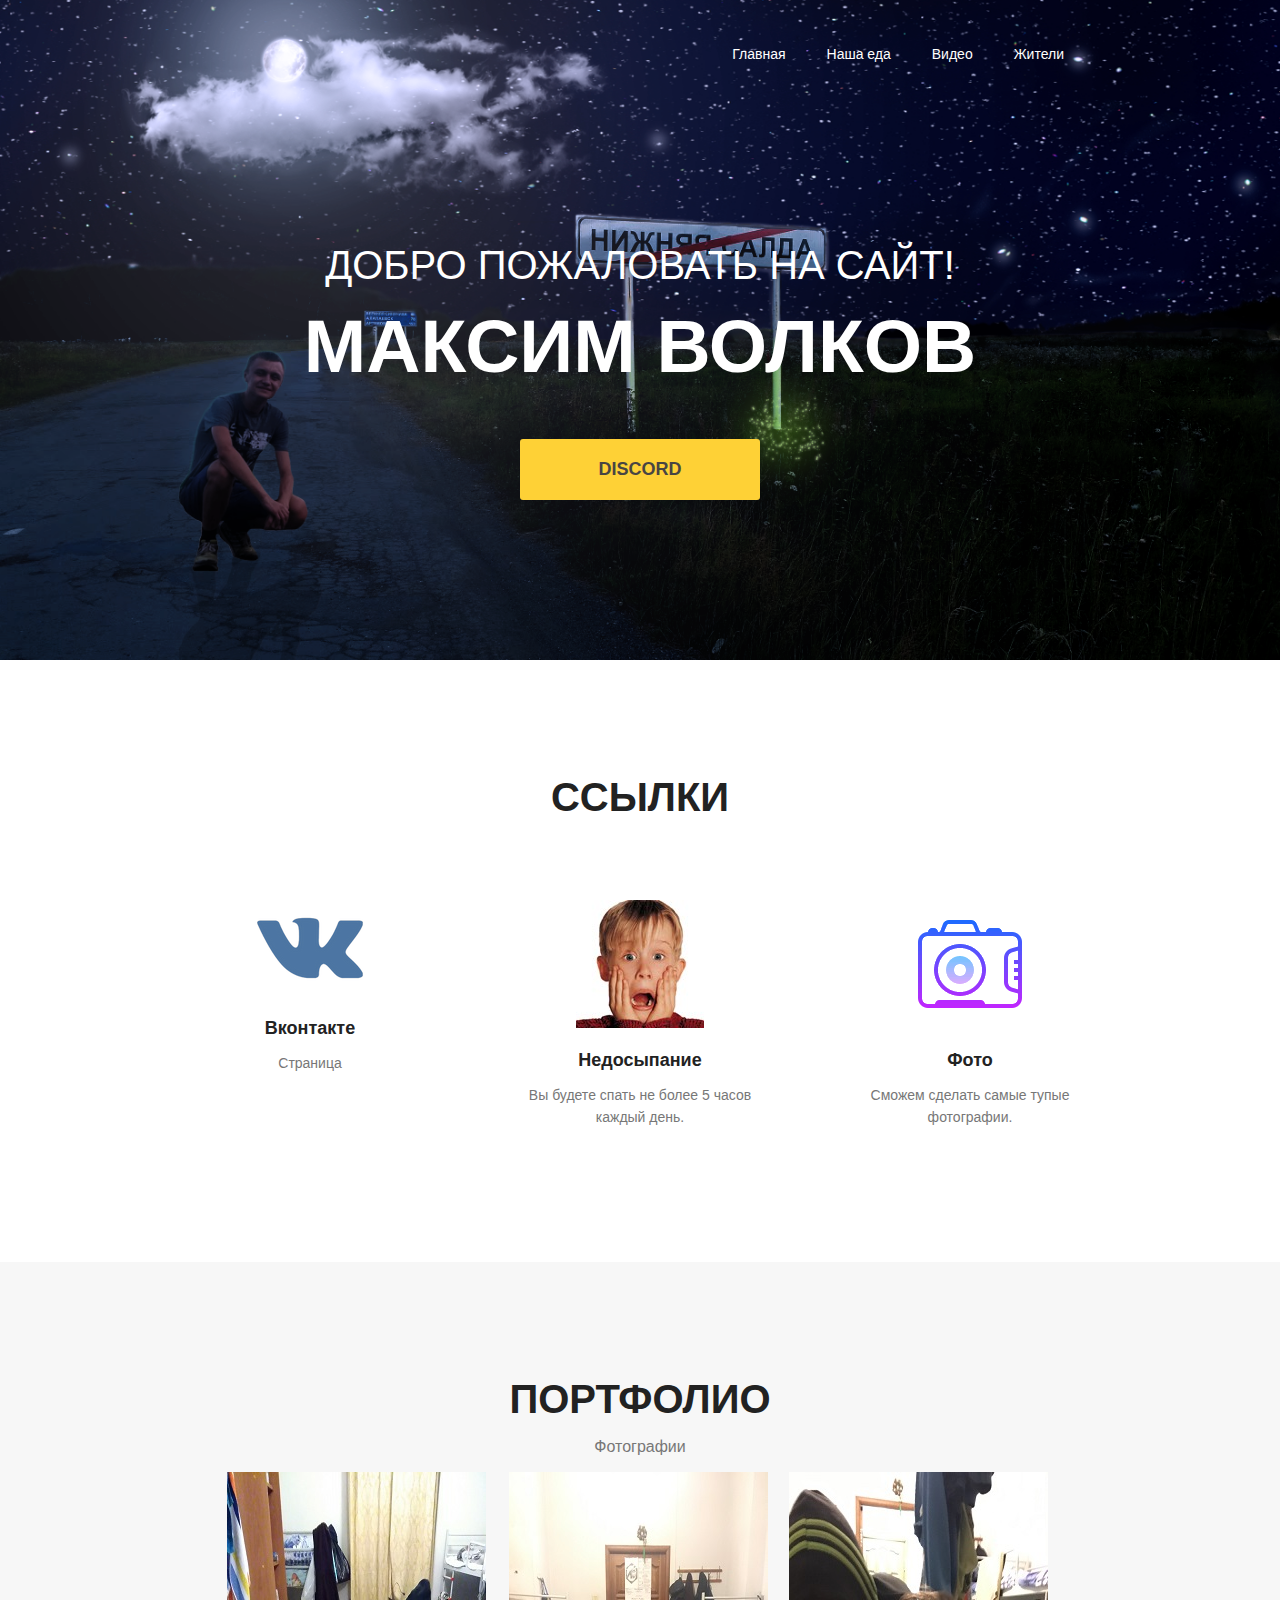
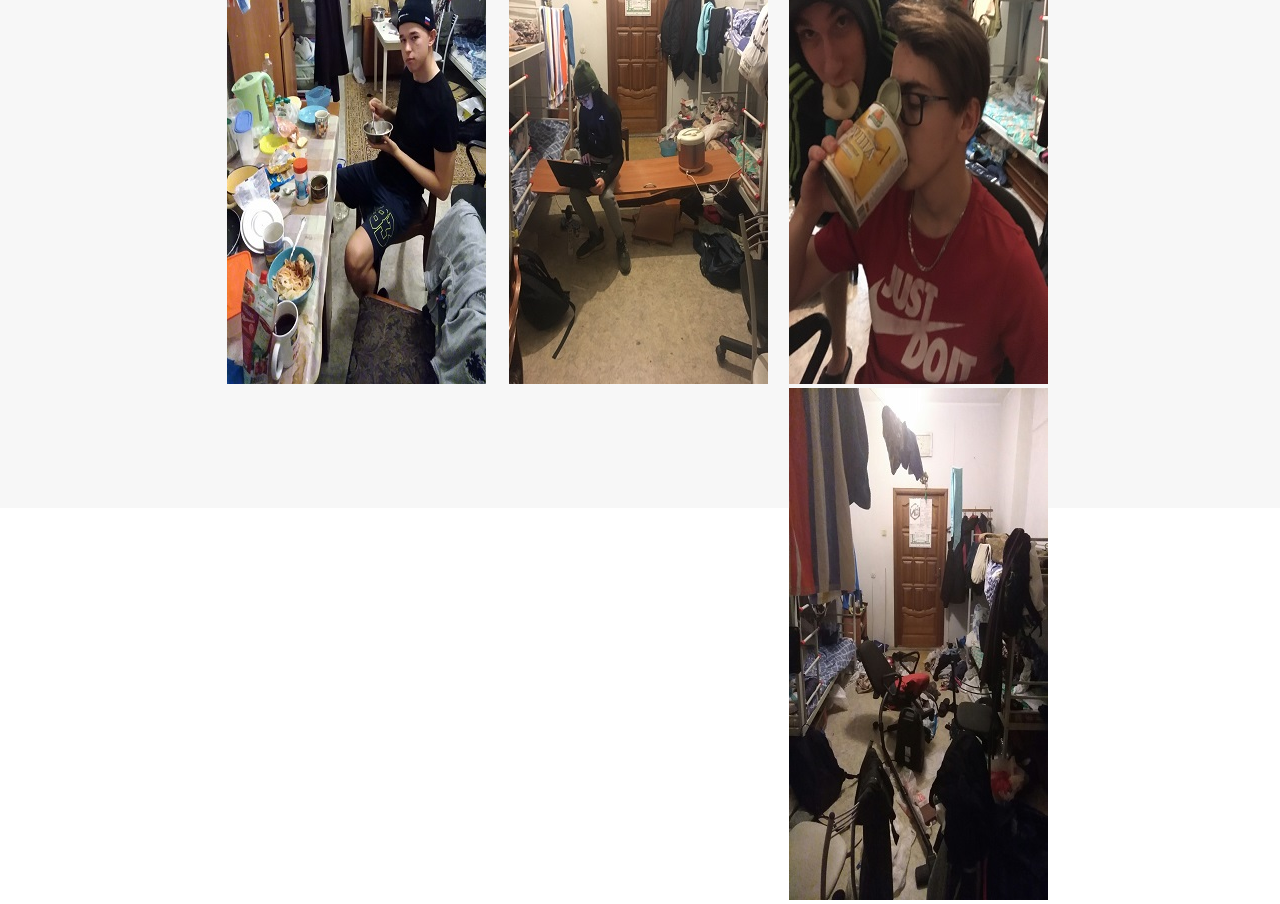
==== index.html @ 1c9b666e "Update index.html" ====
﻿<!DOCTYPE html>
<html lang="ru">
<head>
	<meta charset="UTF-8">
	<title>Сайт</title>
	<link rel="stylesheet" href="css/main.css">
</head>
<body>
    <header>
	<div class="container">
	   <div class="heading clearfix">
	     
                 <nav>
                    <ul class="menu">
                       <li>
                          <a href="index.html">Главная</a>
                       </li>
                       <li>
                          <a href="#serv">Наша еда</a>
                       </li>
                       <li>
                          <a href="index_3.html">Видео</a>
                       </li>
                       <li>
                          <a href="index_2.html">Жители</a>
                       </li>
                    </ul>
                 </nav>	
             </div>
                    <div class="titles">
             <div class="titles_first">
                Добро пожаловать на сайт!
             </div>
           <h1>
              Максим Волков
           </h1>
          </div>
         <a class="button" href="https://discord.gg/f5PtC78">Discord</a>
        </div>
    </header>



    <section id="services">
	<div class="container">
            <div class="title">
               <h2 id="serv">
                   Ссылки
               </h2>
               <p>
                    
               </p>
            </div>
            <div class="services clearfix">


                <div class="services_item" href="https://vk.com/volkmax777">
                    <img src="img/vk.png" alt="Услуга">
                    <h3>Вконтакте</h3>
                    <p>
                       Страница
                    </p>
                </div>




                <div class="services_item">
                    <img src="img/33.png" alt="Услуга">
                    <h3>Недосыпание</h3>
                    <p>
                       Вы будете спать не более 5 часов каждый день.
                    </p>
                </div>



                <div class="services_item">
                    <img src="img/1.png" alt="Услуга">
                    <h3>Фото</h3>
                    <p>
                       Сможем сделать самые тупые фотографии. 
                    </p>
                </div>
             </div>
	</div>
    </section>
    <section>
    <section id="portfolio">
	<div class="container">
            <div class="title">
            <h2>
                Портфолио
            </h2>
            <p>
                 Фотографии
            </p>
	  </div>
          <div class="img1">
              <img src="img/KXbMhsUr31E.jpg">
          </div>
          <div class="img2">
              <img src="img/5le3fBJrgJA.jpg"> 
          </div>
          <div class="img3">
              <img src="img/uSwhKUUcLKY.jpg">
          <div class="img4">
              <img src="img/3T2oov8Z93w.jpg">
          </div> 
    </section>
    <section>
	<div class="container">

	</div>
    </section>
    <footer>
	<div class="container">

	</div>
    </footer>
</body>
</html>
---- css/main.css ----
body {
     font-family: Arial, sans-serif;
     padding: 0;
     margin: 0;
     color: #222222;
}

.clearfix:after {
     content:'';
     display: table;
     width: 100%;
     clear: both;
}


div {
    box-sizing: border-box;
}



header {
	background: url(../img/car.png) no-repeat center top / cover;
        padding-bottom: 160px;
}



.container {
    width: 930px;
    margin: 0 auto;
}

.logo {
   margin-top: 41px;
   float: left;
}


nav {
    float: right;
    margin-top: 45px;
}

.menu {
    padding: 0;
    margin: 0;
    display: block;
}

.menu li {
    float: left;
    display: block;
    margin-right: 41px;
}

.menu li a {
   color: #fff;
   text-decoration: none;
   text-trnsform: uppercase;
   font-size: 14px;
}


.titles_first {
       font-size: 40px;
       color: #fff;
       text-transform: uppercase;
       text-align: center;
       margin-top: 180px;
}



h1 {
       font-size: 75px;
       color: #fff;
       text-transform: uppercase;
       text-align: center;
       margin: 15px;
}


.button {
     background: #fed136;
     color: #484543;
     border-radius: 3px;
     display: block;
     width: 240px;
     padding: 20px 0;
     margin: 0 auto;
     text-decoration: none;
     text-align: center;
     text-transform: uppercase;
     font-weight: bold;
     font-size: 18px;
     margin-top: 50px;
}



.title {
    padding-top: 115px;
}

.title h2 {
    font-size: 40px;
    font-weight: bold;
    text-align: center;
    text-transform: uppercase;
    margin: 0;
}


.title p {
    color: #777777;
    text-align: center;
    font-size: 16px;
    margin-top: 5;
}


.services { 
    margin-top: 80px;
}


.services_item {
   width: 270px;
   float: left;
   text-align: center;
}


.services_item h3 {
    font-size: 18px;
    margin-bottom: 5px;
}


.services_item p {
    color: #777777;
    font-size: 14px;
    line-height: 1.55em;
}

.services_item:last-child {
    float: right;
}




#services {
    padding-bottom: 120px;
}

.services_item:nth-child(2) {
    margin-left: 60px;
}

#portfolio {
    background: #f7f7f7;
    padding-bottom: 120px;
}





.img1 {
    float: left;
    margin-right: 23px;
    margin-left: 52px;
}

.img3 {
    float: right;
    margin-top: -516px;
    margin-right: 57px;
}
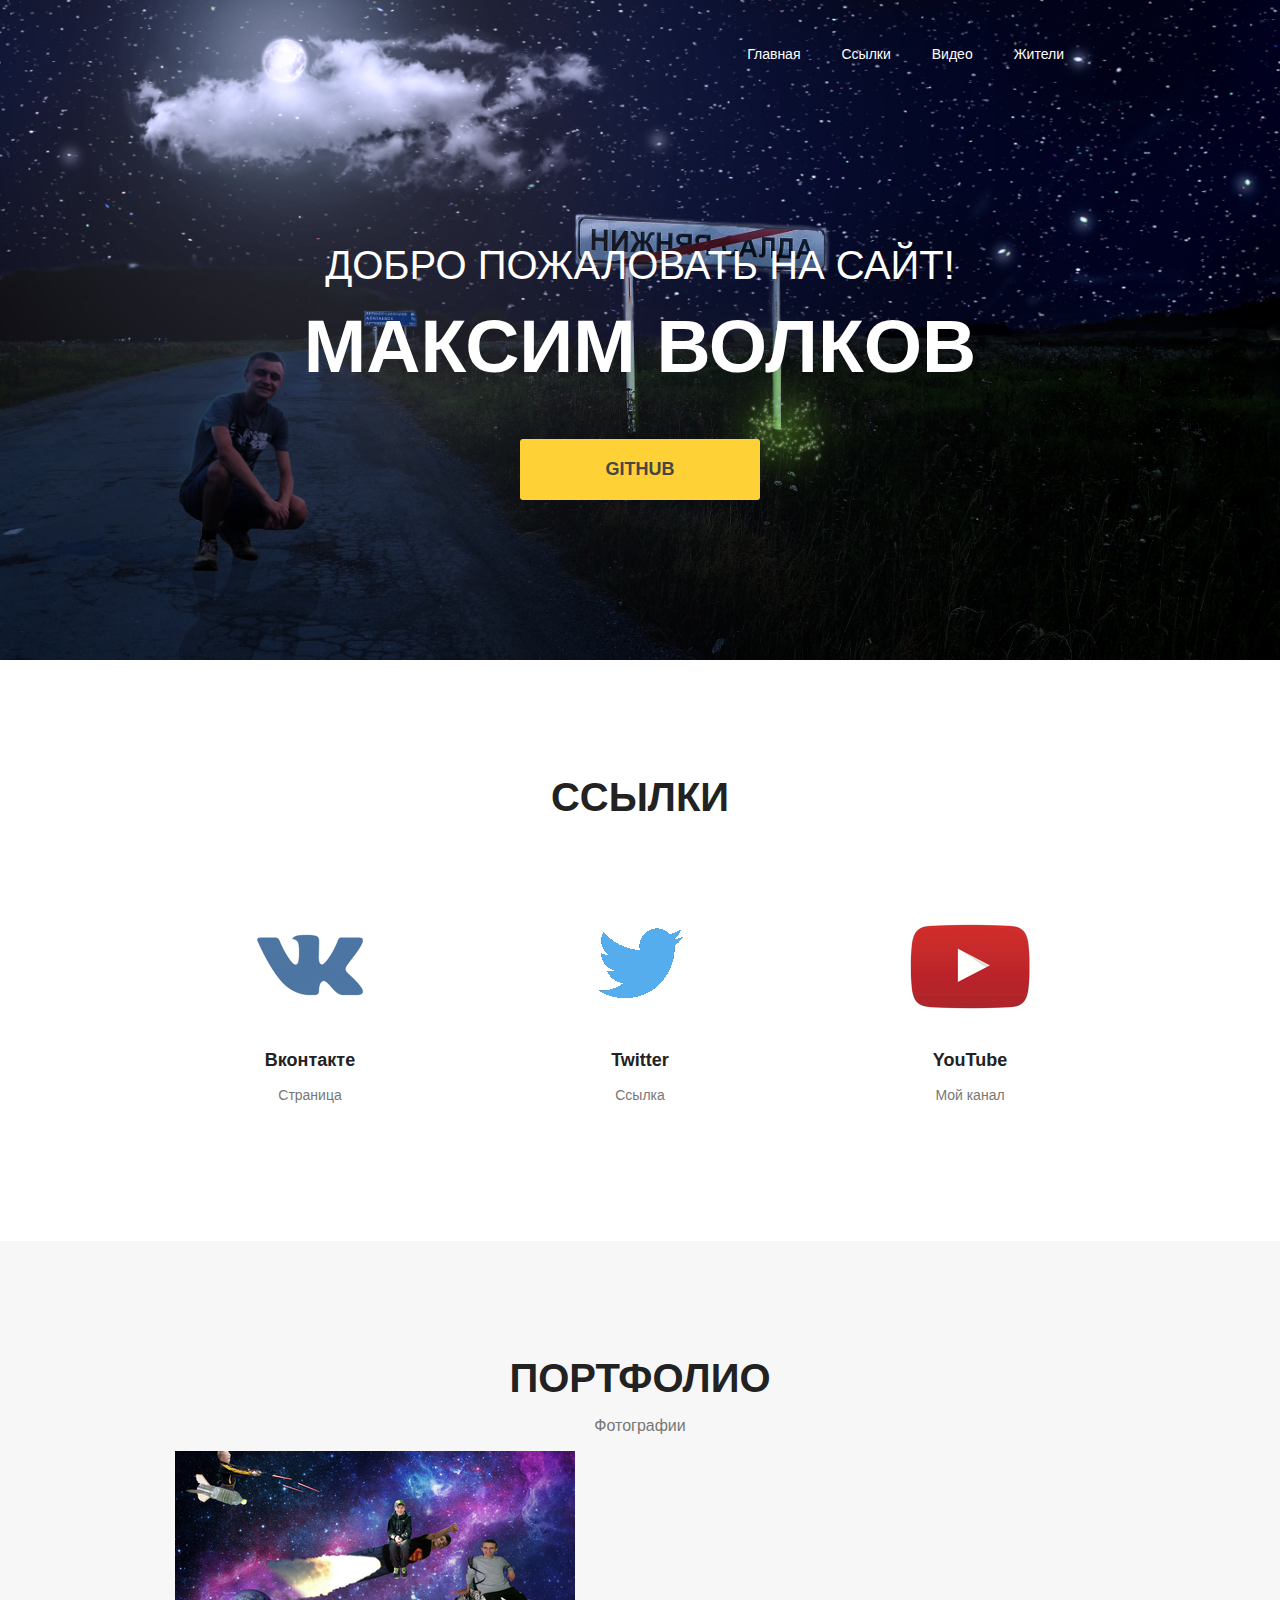
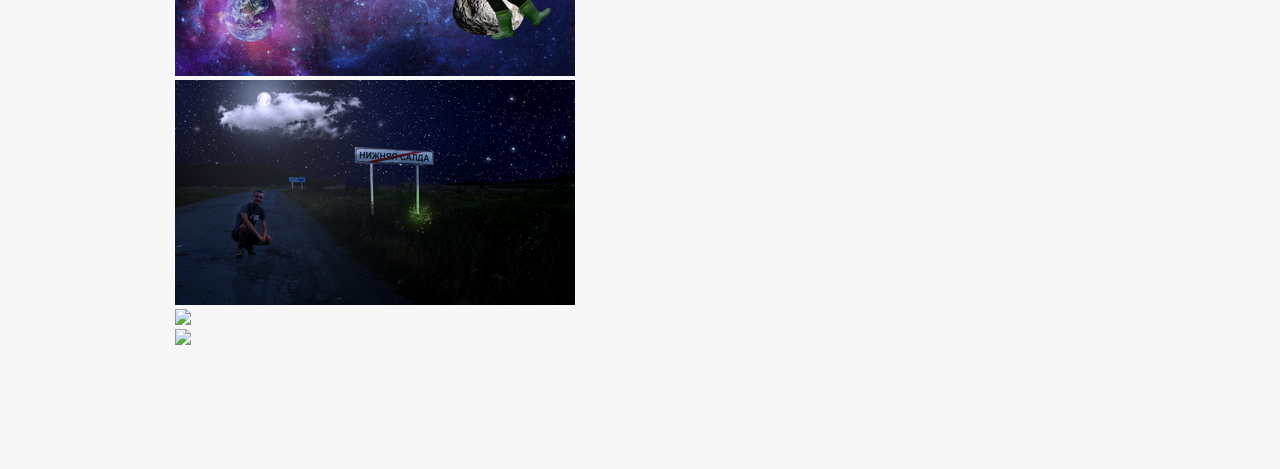
==== commit df64cd98: "ссылки" ====
--- a/index.html
+++ b/index.html
@@ -16,7 +16,7 @@
                           <a href="index.html">Главная</a>
                        </li>
                        <li>
-                          <a href="#serv">Наша еда</a>
+                          <a href="#serv">Ссылки</a>
                        </li>
                        <li>
                           <a href="index_3.html">Видео</a>
@@ -35,7 +35,7 @@
               Максим Волков
            </h1>
           </div>
-         <a class="button" href="https://discord.gg/f5PtC78">Discord</a>
+         <a class="button" href="https://github.com/volkmax777/volkmax777.github.io">Github</a>
         </div>
     </header>
 
@@ -54,10 +54,10 @@
             <div class="services clearfix">
 
 
-                <div class="services_item" href="https://vk.com/volkmax777">
-                    <img src="img/vk.png" alt="Услуга">
+                <div class="services_item">
+                    <img src="img/vk.png" alt="Ссылка">
                     <h3>Вконтакте</h3>
-                    <p>
+                    <p href="https://vk.com/volkmax777">
                        Страница
                     </p>
                 </div>
@@ -66,20 +66,20 @@
 
 
                 <div class="services_item">
-                    <img src="img/33.png" alt="Услуга">
-                    <h3>Недосыпание</h3>
+                    <img src="img/twitter.png" alt="Ссылка">
+                    <h3>Twitter</h3>
                     <p>
-                       Вы будете спать не более 5 часов каждый день.
+                       Ссылка
                     </p>
                 </div>
 
 
 
                 <div class="services_item">
-                    <img src="img/1.png" alt="Услуга">
-                    <h3>Фото</h3>
+                    <img src="img/youtube.png" alt="Ссылка">
+                    <h3>YouTube</h3>
                     <p>
-                       Сможем сделать самые тупые фотографии. 
+                       Мой канал 
                     </p>
                 </div>
              </div>
@@ -97,10 +97,10 @@
             </p>
 	  </div>
           <div class="img1">
-              <img src="img/KXbMhsUr31E.jpg">
+              <img src="img/space.png">
           </div>
           <div class="img2">
-              <img src="img/5le3fBJrgJA.jpg"> 
+              <img src="img/salda.png"> 
           </div>
           <div class="img3">
               <img src="img/uSwhKUUcLKY.jpg">
--- a/css/main.css
+++ b/css/main.css
@@ -164,21 +164,3 @@
     padding-bottom: 120px;
 }
 
-
-
-
-
-.img1 {
-    float: left;
-    margin-right: 23px;
-    margin-left: 52px;
-}
-
-.img3 {
-    float: right;
-    margin-top: -516px;
-    margin-right: 57px;
-}
-
-
-
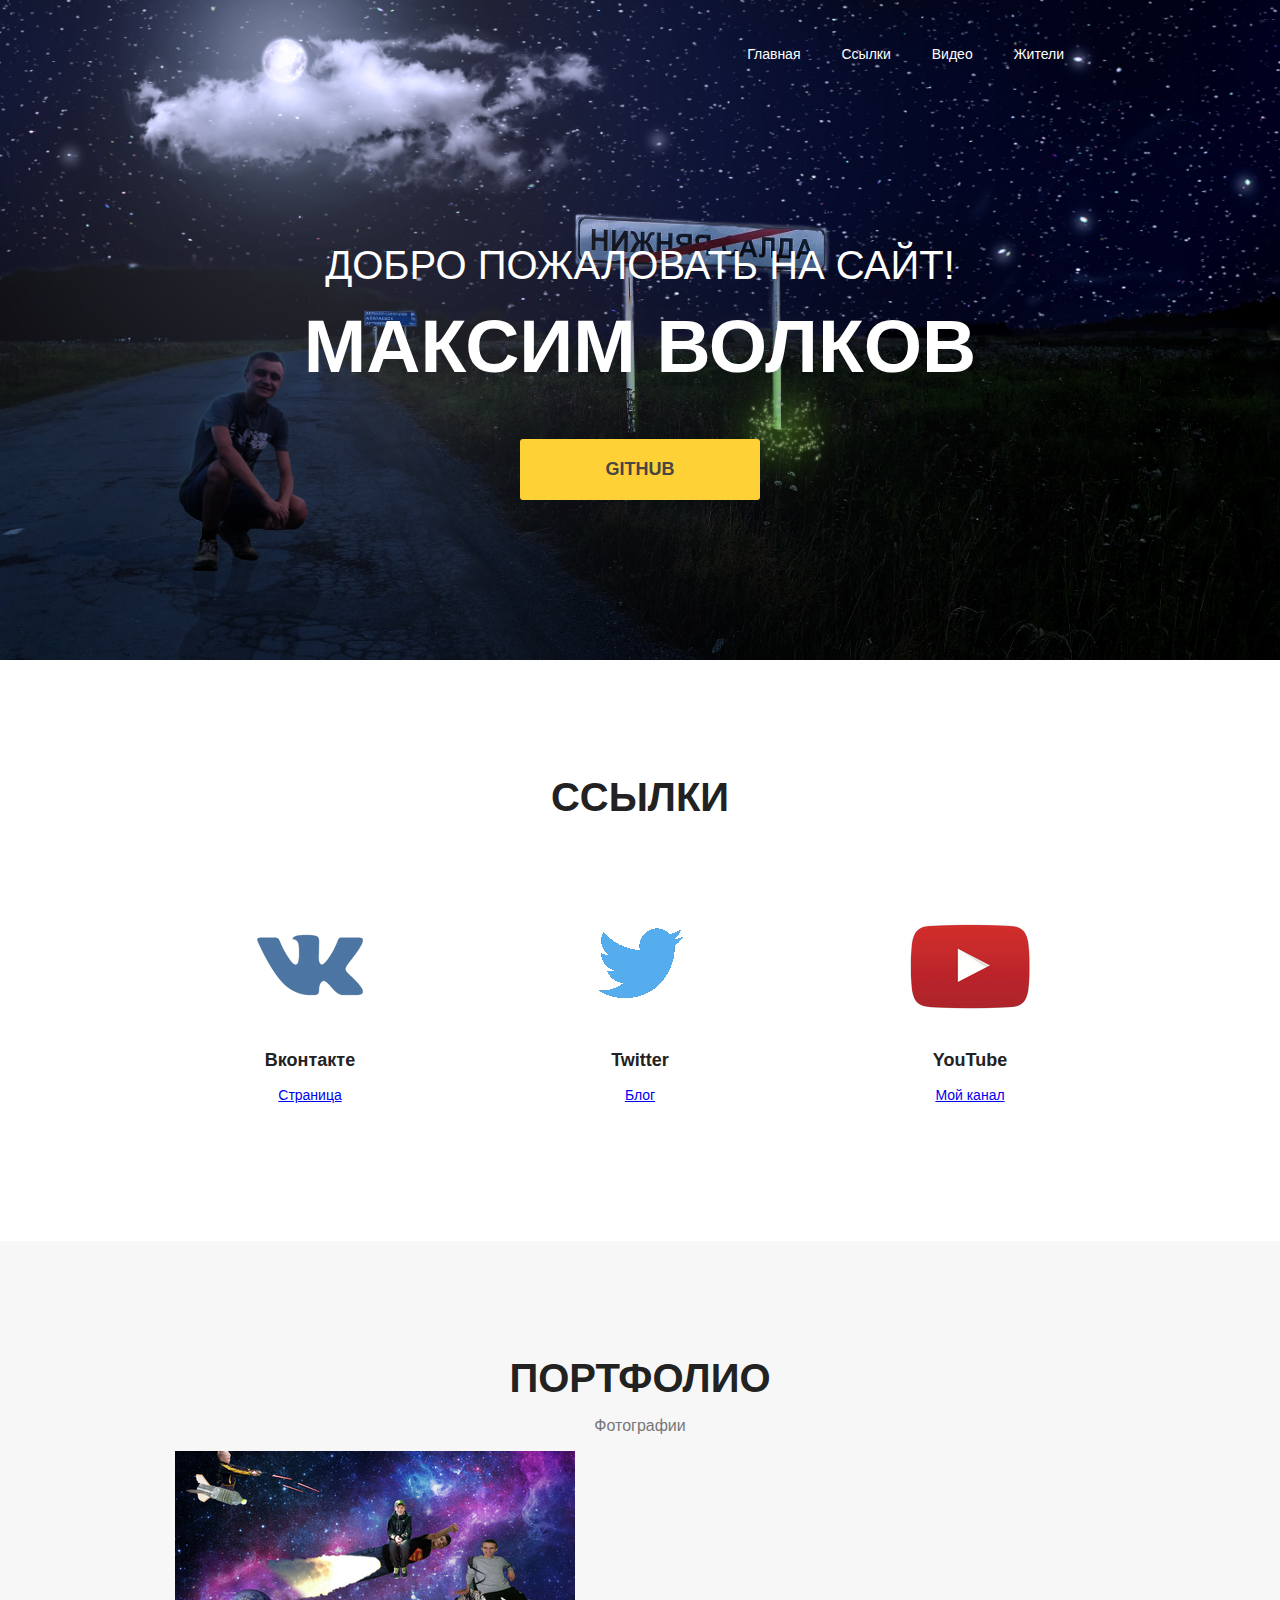
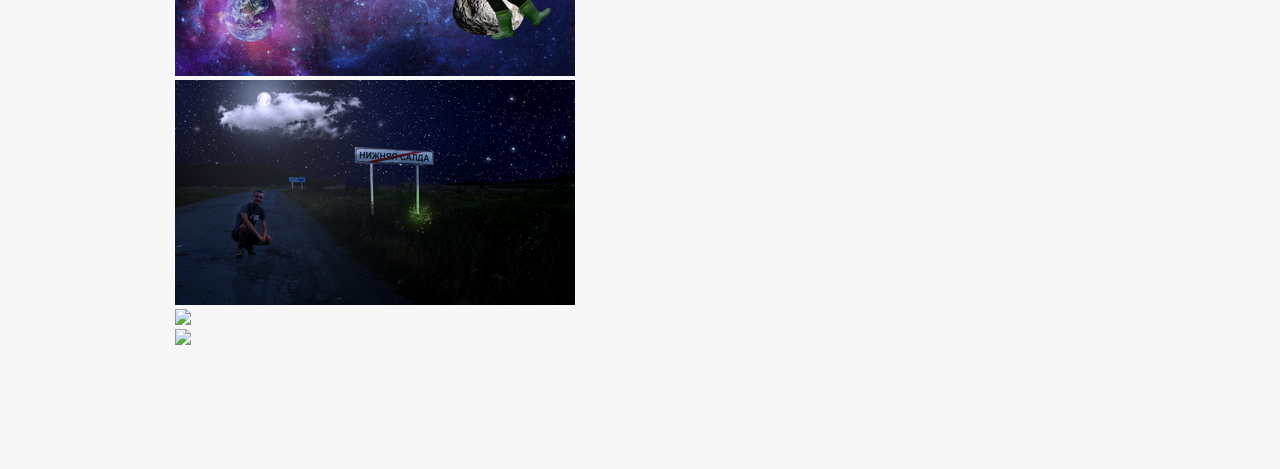
==== commit 1d5c7f40: "Update index.html" ====
--- a/index.html
+++ b/index.html
@@ -57,8 +57,8 @@
                 <div class="services_item">
                     <img src="img/vk.png" alt="Ссылка">
                     <h3>Вконтакте</h3>
-                    <p href="https://vk.com/volkmax777">
-                       Страница
+                    <p>
+                       <a href="https://vk.com/volkmax777">Страница</a>
                     </p>
                 </div>
 
@@ -69,7 +69,7 @@
                     <img src="img/twitter.png" alt="Ссылка">
                     <h3>Twitter</h3>
                     <p>
-                       Ссылка
+                       <a href="https://twitter.com/volkmax777">Блог</a>
                     </p>
                 </div>
 
@@ -79,7 +79,7 @@
                     <img src="img/youtube.png" alt="Ссылка">
                     <h3>YouTube</h3>
                     <p>
-                       Мой канал 
+                       <a href="https://www.youtube.com/channel/UCMjn8qxrhgMIayVNBLO1PoQ">Мой канал</a>
                     </p>
                 </div>
              </div>
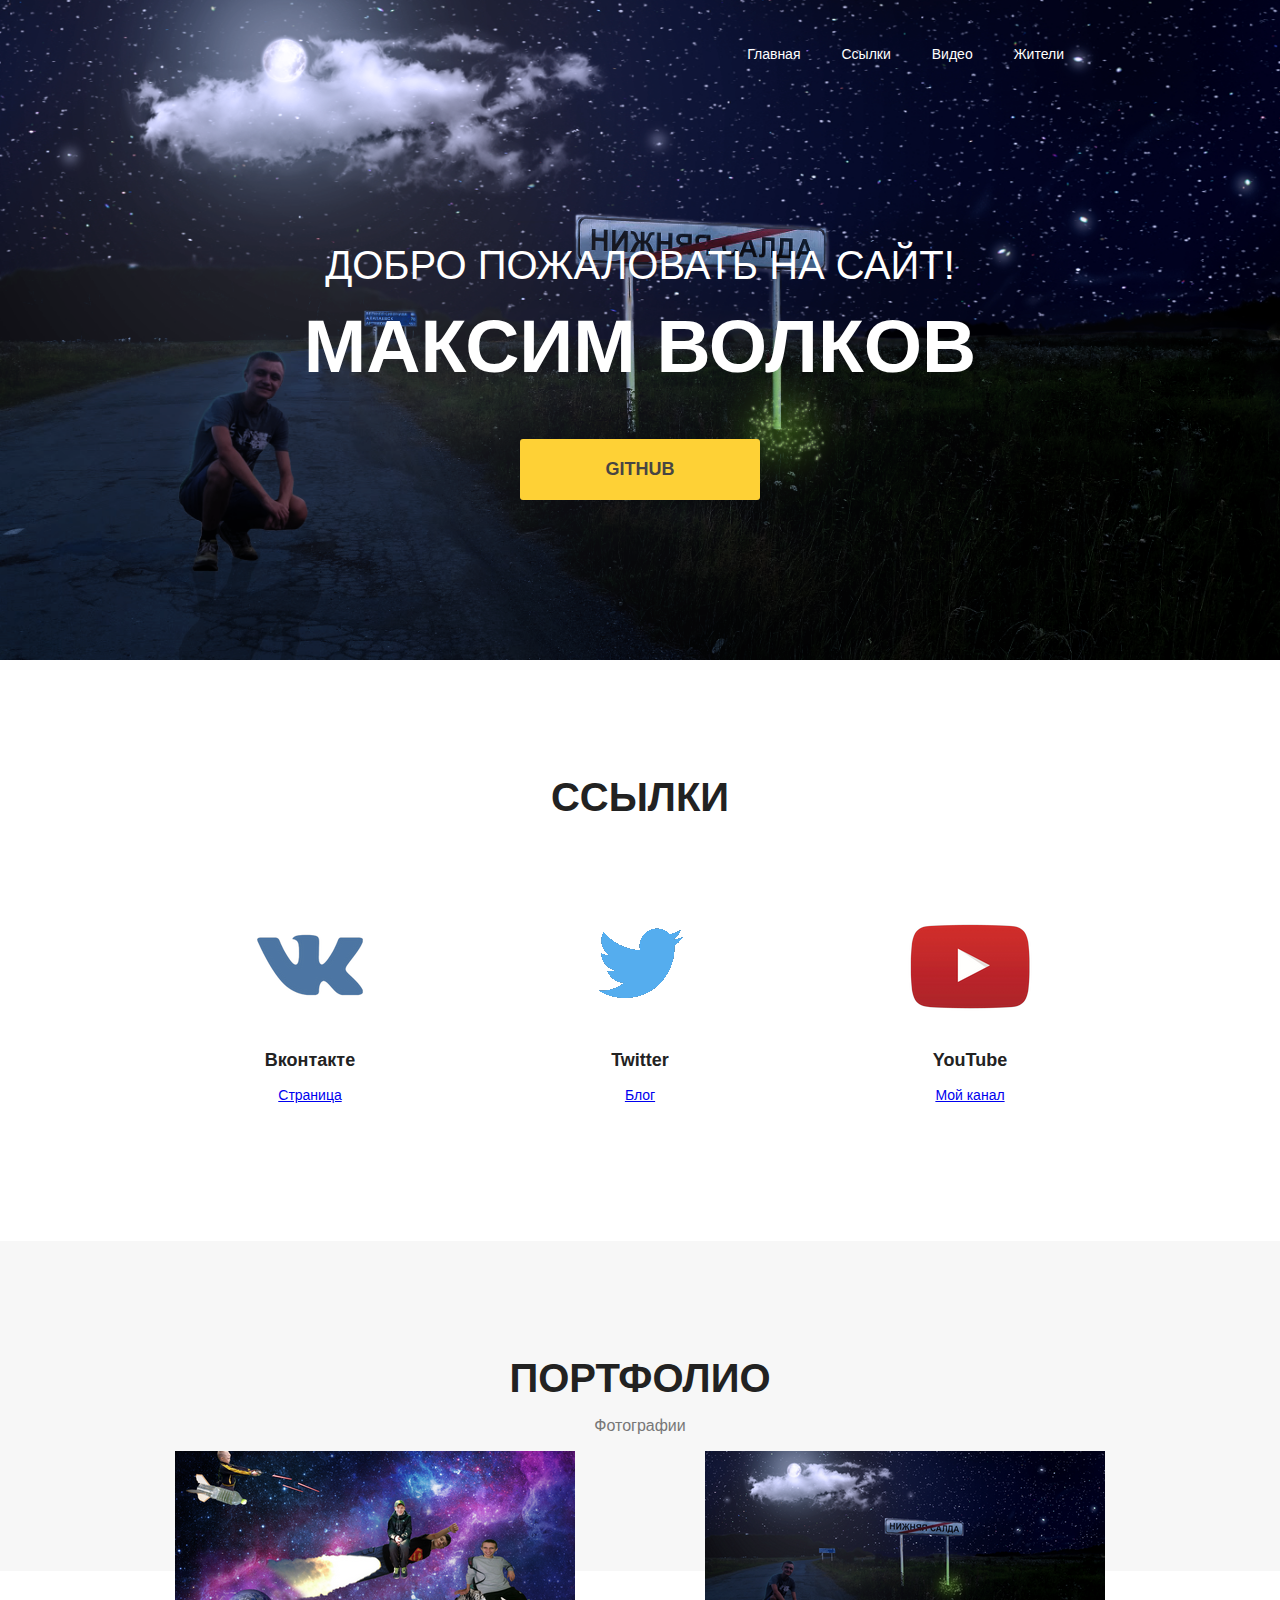
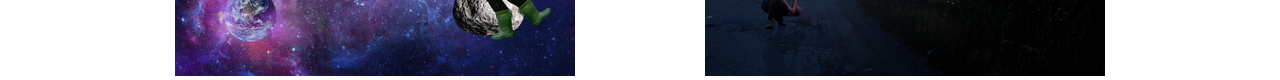
==== commit a19da1da: "фото" ====
--- a/index.html
+++ b/index.html
@@ -102,11 +102,6 @@
           <div class="img2">
               <img src="img/salda.png"> 
           </div>
-          <div class="img3">
-              <img src="img/uSwhKUUcLKY.jpg">
-          <div class="img4">
-              <img src="img/3T2oov8Z93w.jpg">
-          </div> 
     </section>
     <section>
 	<div class="container">
--- a/css/main.css
+++ b/css/main.css
@@ -164,3 +164,17 @@
     padding-bottom: 120px;
 }
 
+
+
+
+
+.img1 {
+    float: left;
+}
+
+.img2 {
+    float: right;
+}
+
+
+
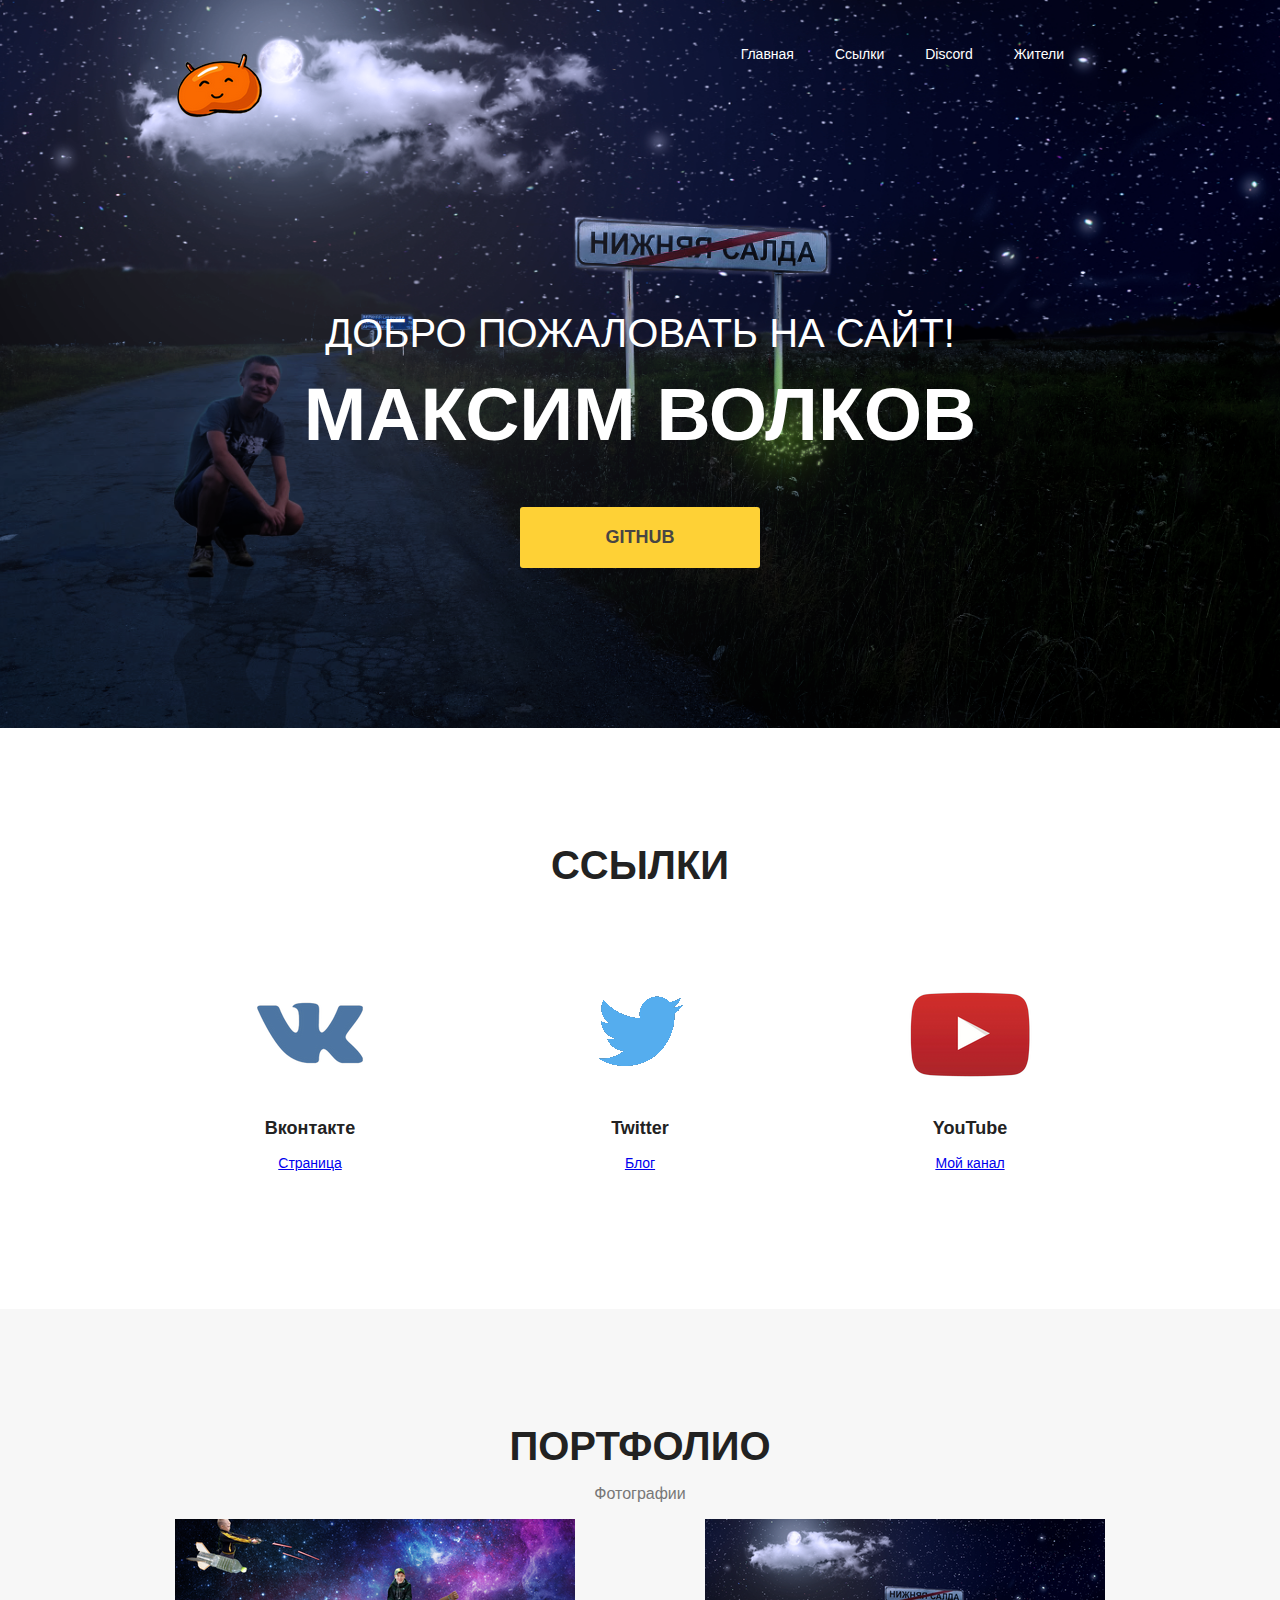
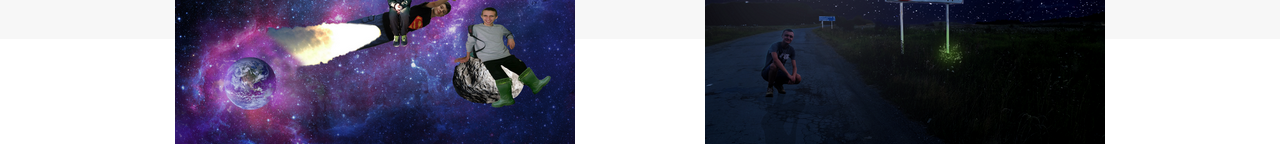
==== commit b0883968: "discord" ====
--- a/index.html
+++ b/index.html
@@ -9,7 +9,7 @@
     <header>
 	<div class="container">
 	   <div class="heading clearfix">
-	     
+	     <img src="img/logo.png" alt="MNTY" class="logo">
                  <nav>
                     <ul class="menu">
                        <li>
@@ -19,7 +19,7 @@
                           <a href="#serv">Ссылки</a>
                        </li>
                        <li>
-                          <a href="index_3.html">Видео</a>
+                          <a href="discord.html">Discord</a>
                        </li>
                        <li>
                           <a href="index_2.html">Жители</a>
--- a/css/main.css
+++ b/css/main.css
@@ -20,11 +20,9 @@
 
 
 header {
-	background: url(../img/car.png) no-repeat center top / cover;
+  background: url(../img/car.png) no-repeat center top / cover;
         padding-bottom: 160px;
 }
-
-
 
 .container {
     width: 930px;
@@ -178,3 +176,53 @@
 
 
 
+
+
+.contacts {
+   text-align: center;
+   margin-top: 10px;
+   margin-bottom: -85px;
+}
+
+table {
+    font family: sans serif;
+    text-align: left;
+    border collapse: separate;
+    border-spacing: 5px;
+    background: #fcffb3;
+    color: #000;
+    border: 16px solid #fcffb3;
+    border-radius: 20px;
+    margin-top: 150px;
+    margin-left: 240px;
+ece9e0
+}
+
+th {
+  font size: 35px;
+  padding: 24px; 
+}
+
+td {
+  background: #fffc4a;
+  padding: 24px;
+}
+
+.post {
+    margin-left: auto;
+    margin-right: auto;
+    margin-top: -3px;
+    width: 750px;
+    height: 500px;
+    display: block;
+}
+
+.info {
+    display: block;
+    margin: 0 auto;
+    margin-top: 15px;
+    margin-bottom: 20px;
+    text-align:center;
+    margin-top: 1px;    
+}
+
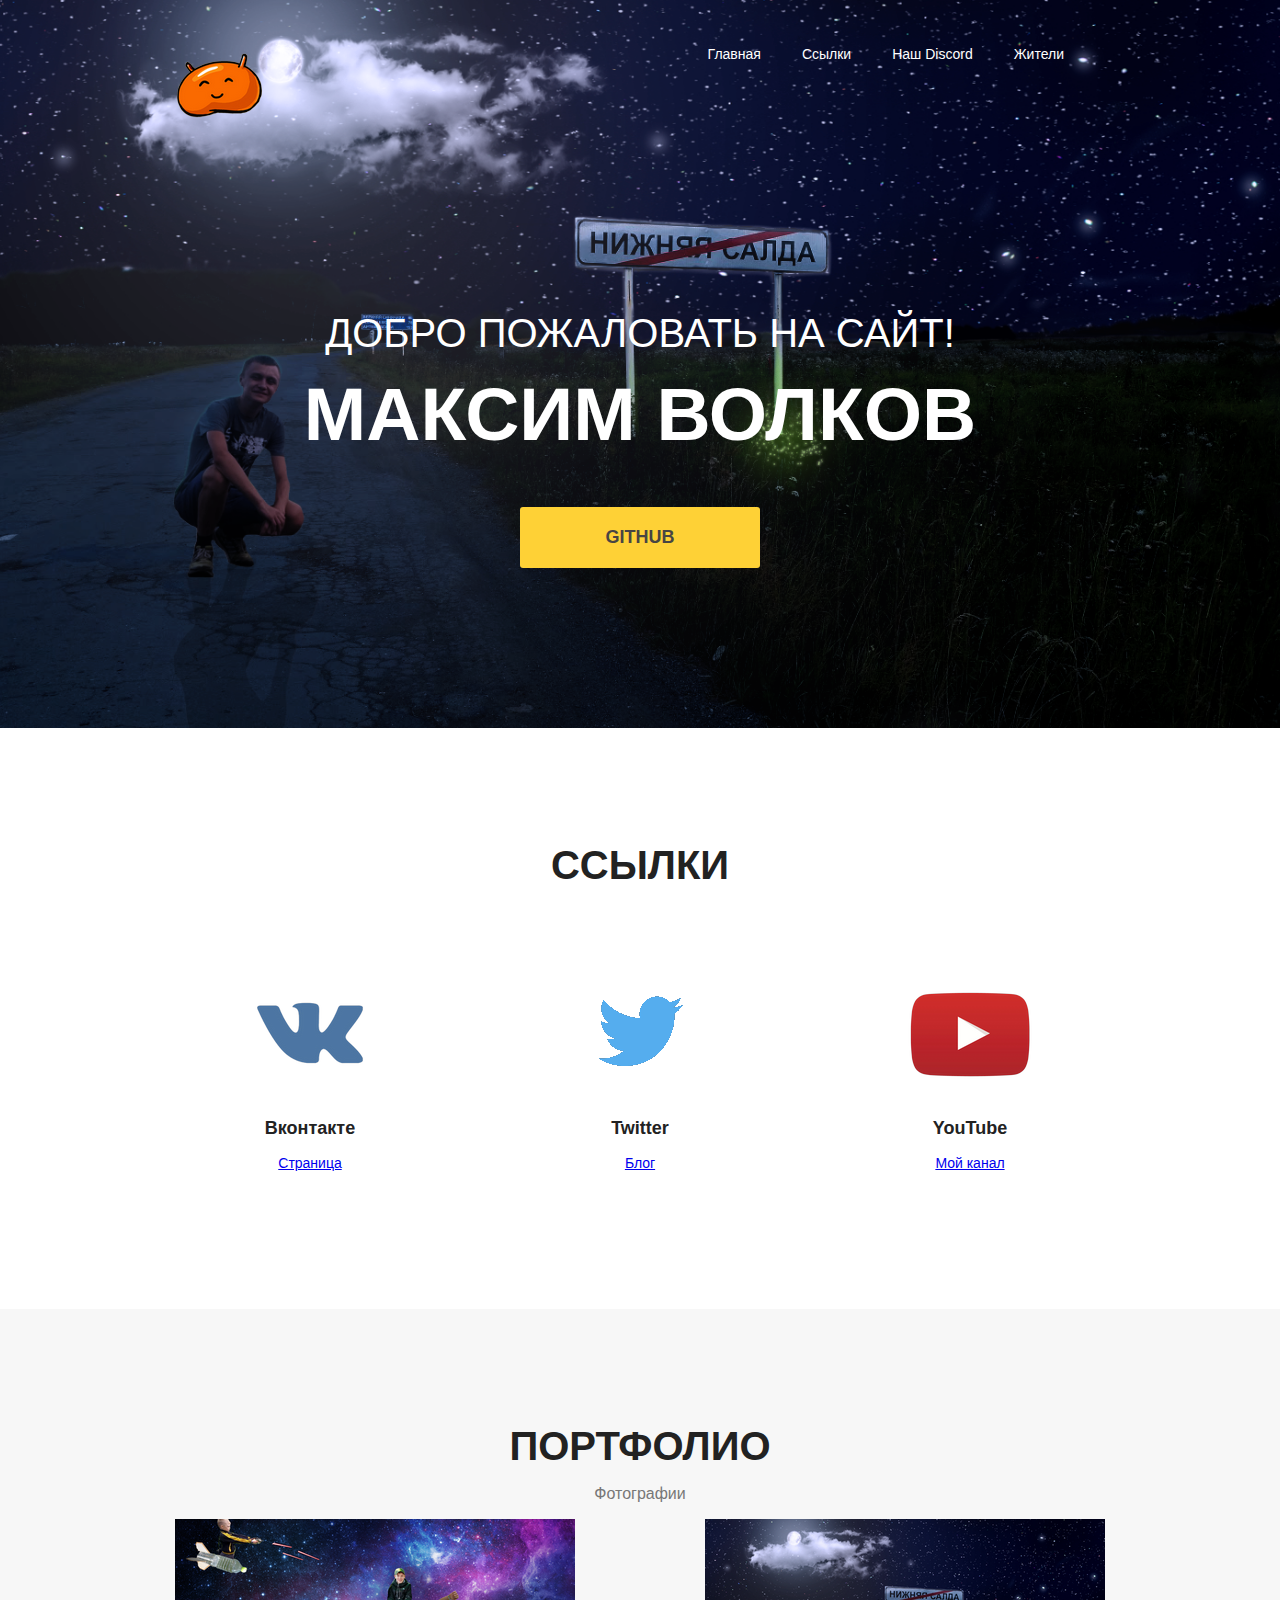
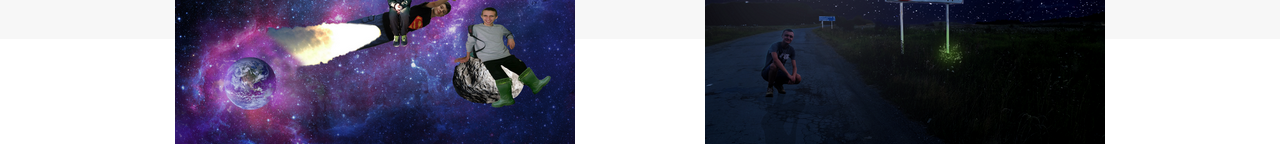
==== commit 3b6830ec: "g" ====
--- a/index.html
+++ b/index.html
@@ -19,7 +19,7 @@
                           <a href="#serv">Ссылки</a>
                        </li>
                        <li>
-                          <a href="discord.html">Discord</a>
+                          <a href="discord.html">Наш Discord</a>
                        </li>
                        <li>
                           <a href="index_2.html">Жители</a>
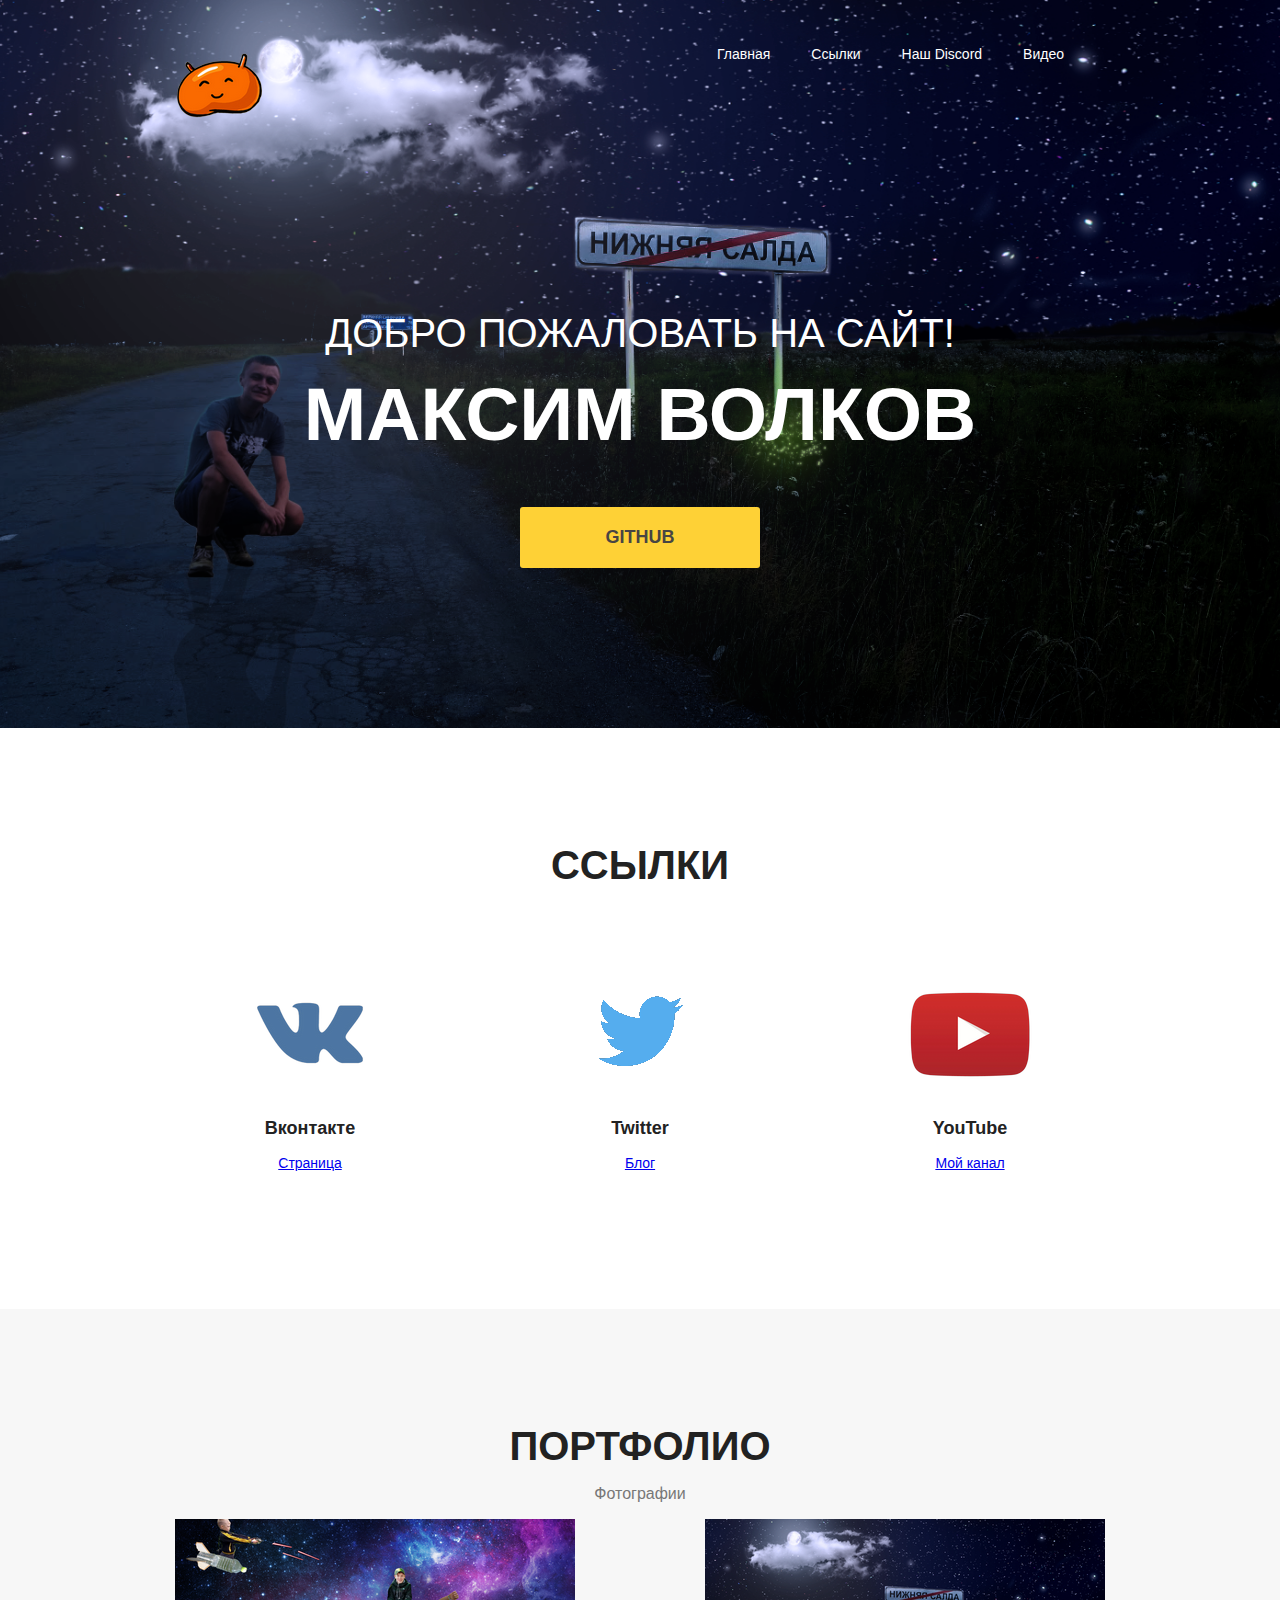
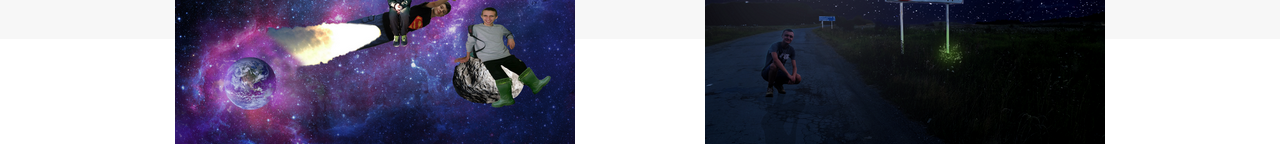
==== commit 9a8bc7c4: "Видео" ====
--- a/index.html
+++ b/index.html
@@ -22,7 +22,7 @@
                           <a href="discord.html">Наш Discord</a>
                        </li>
                        <li>
-                          <a href="index_2.html">Жители</a>
+                          <a href="dashcam.html">Видео</a>
                        </li>
                     </ul>
                  </nav>	
